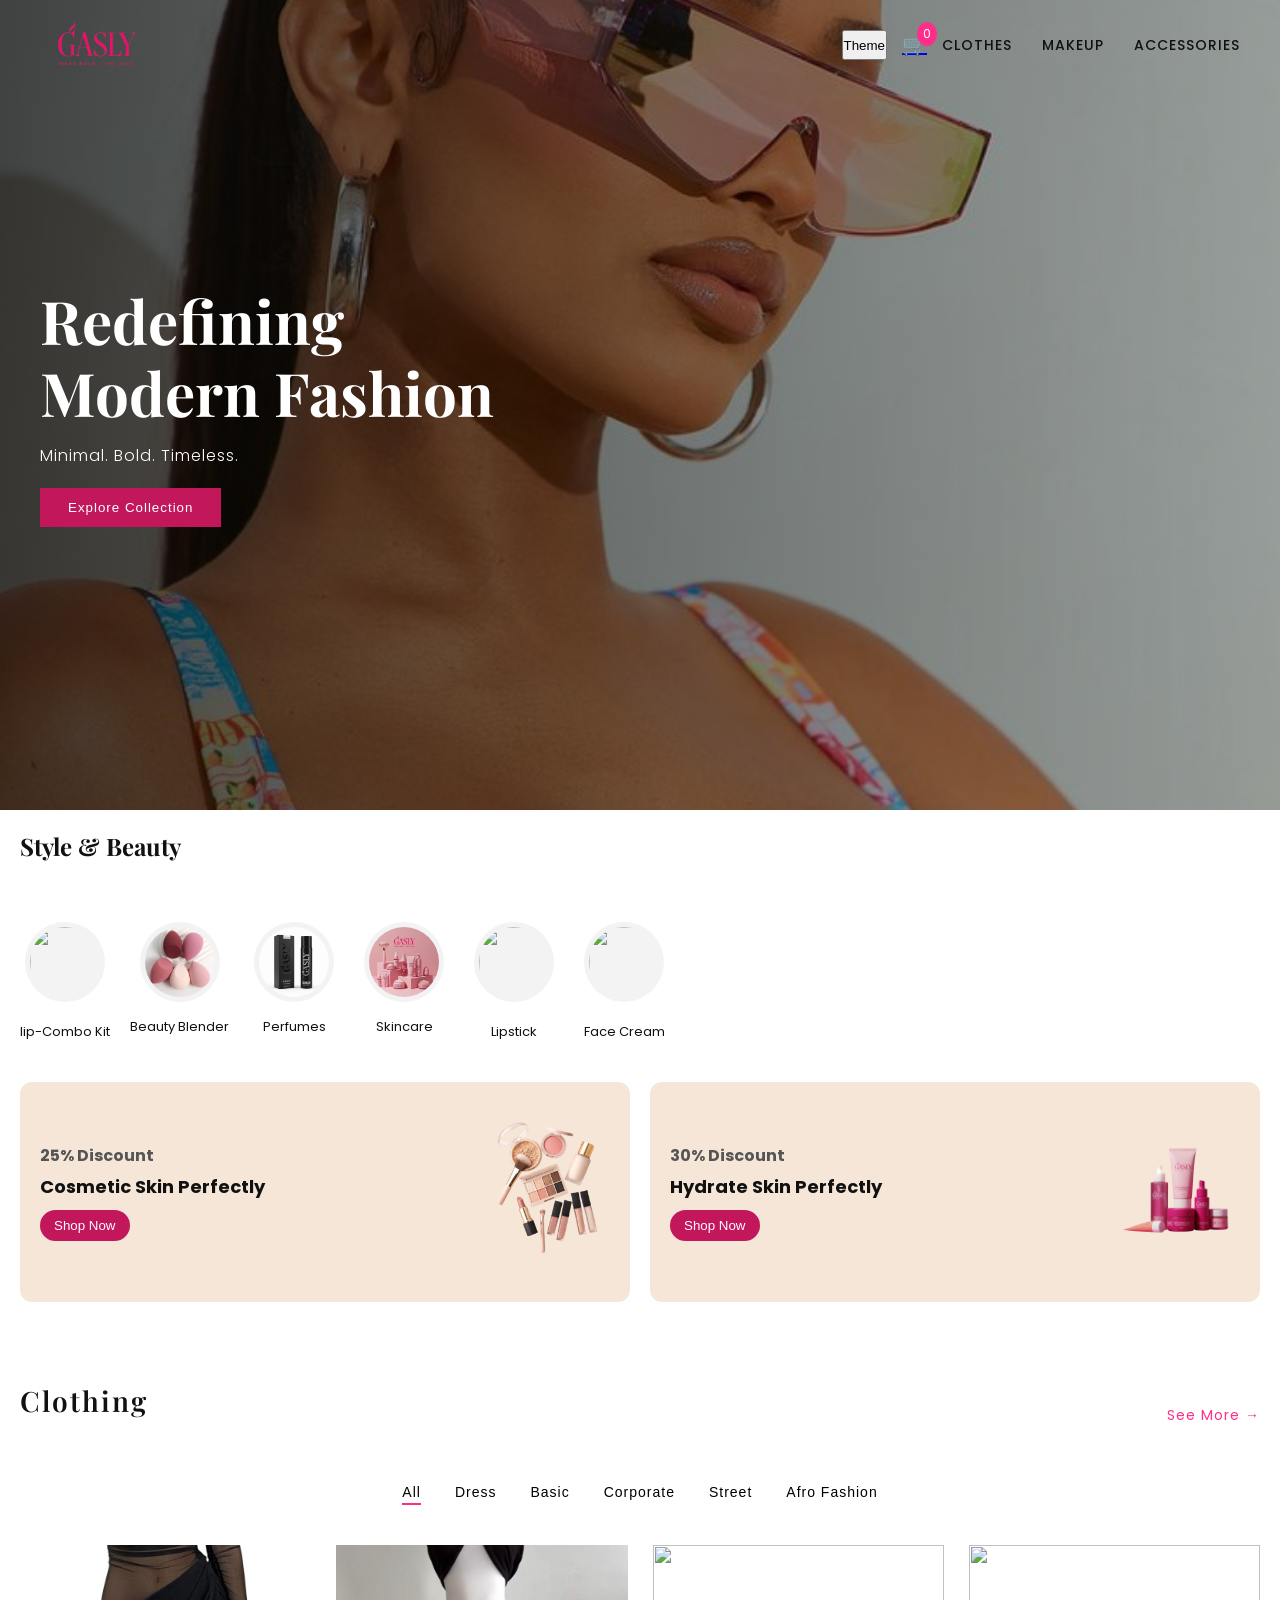
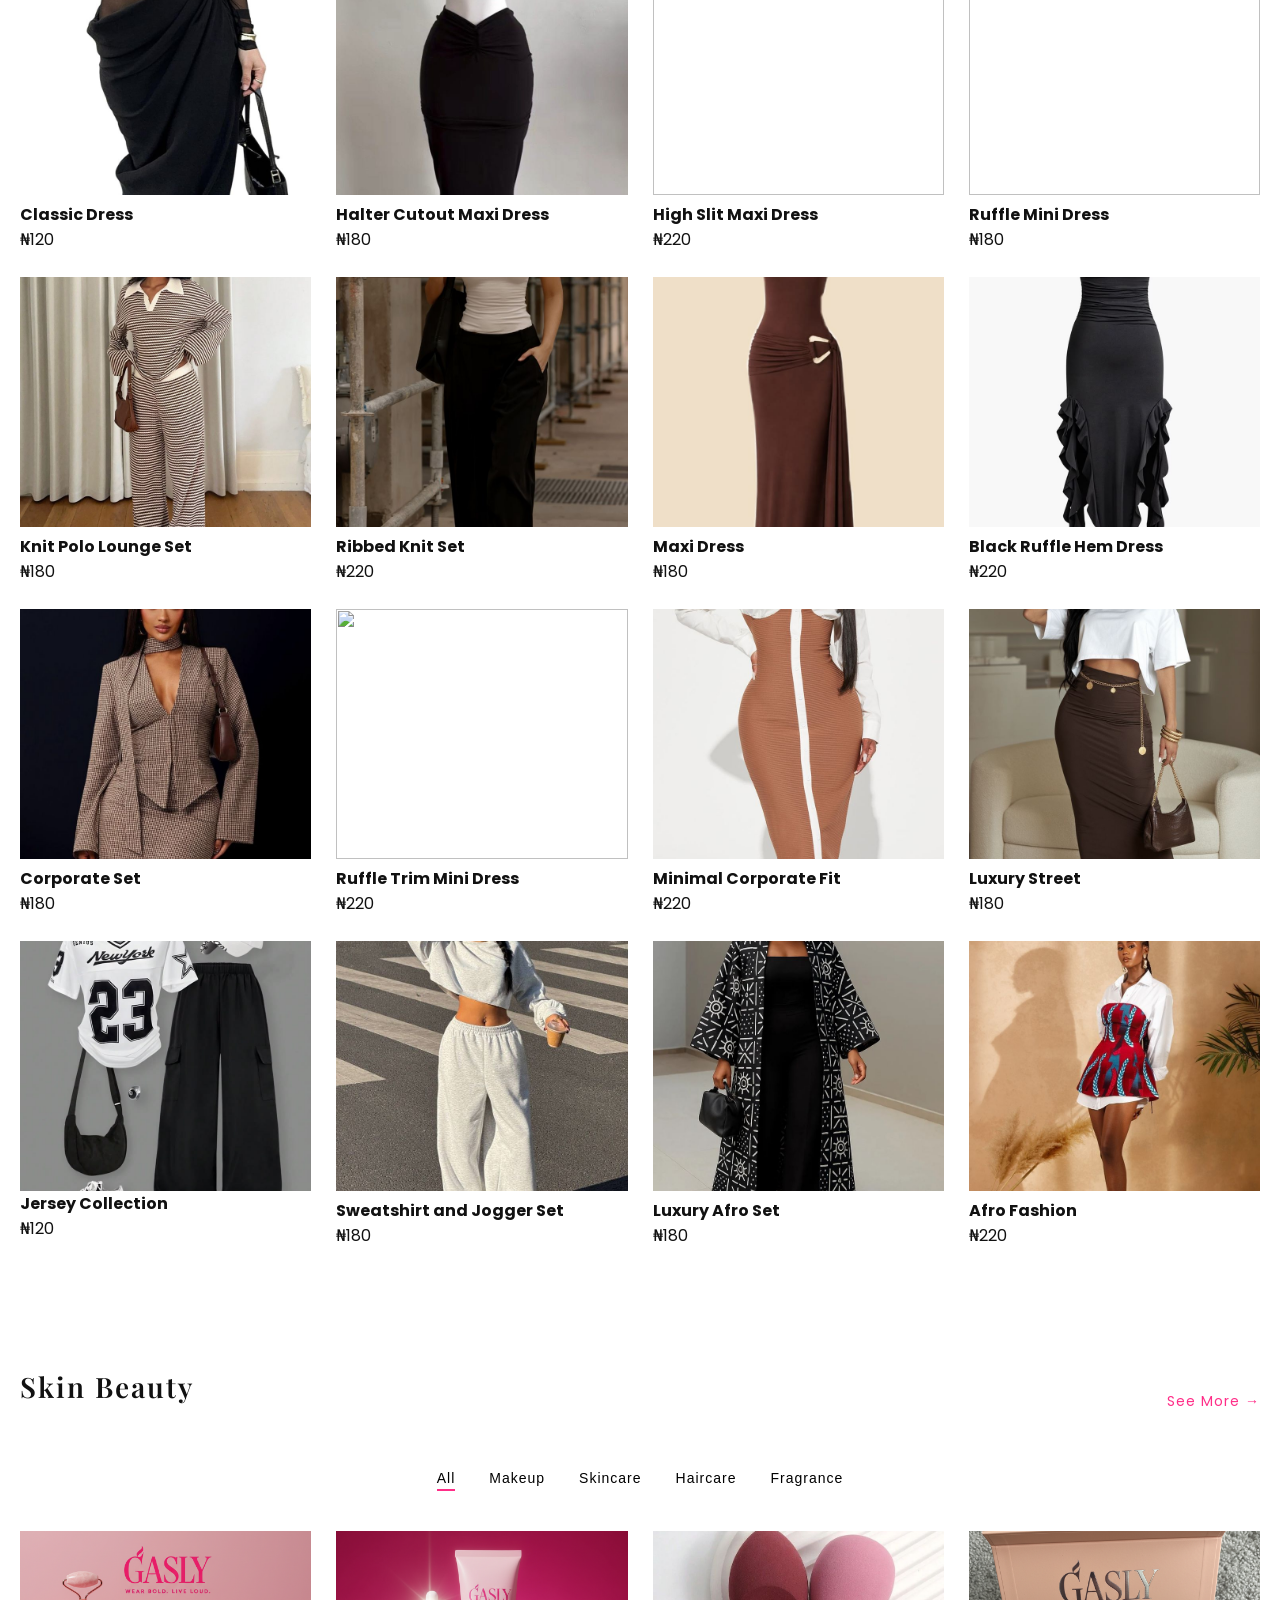
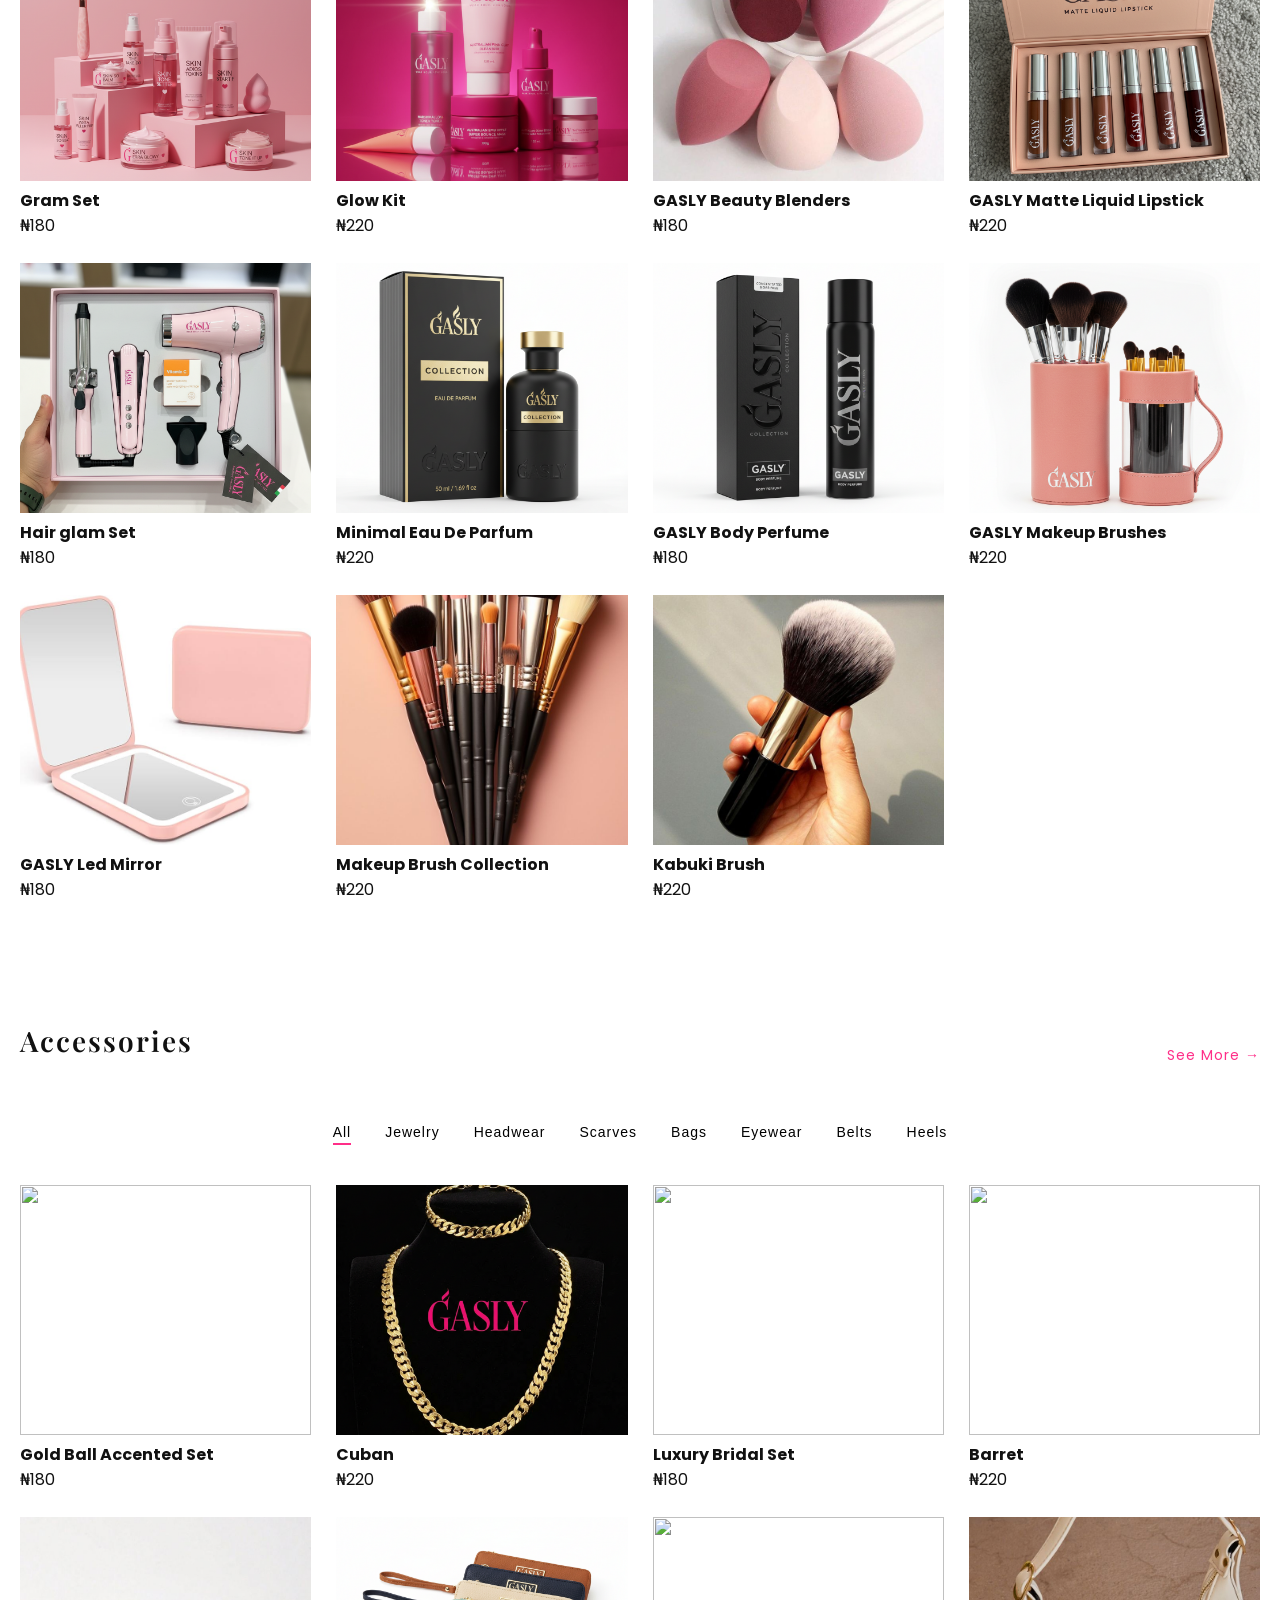
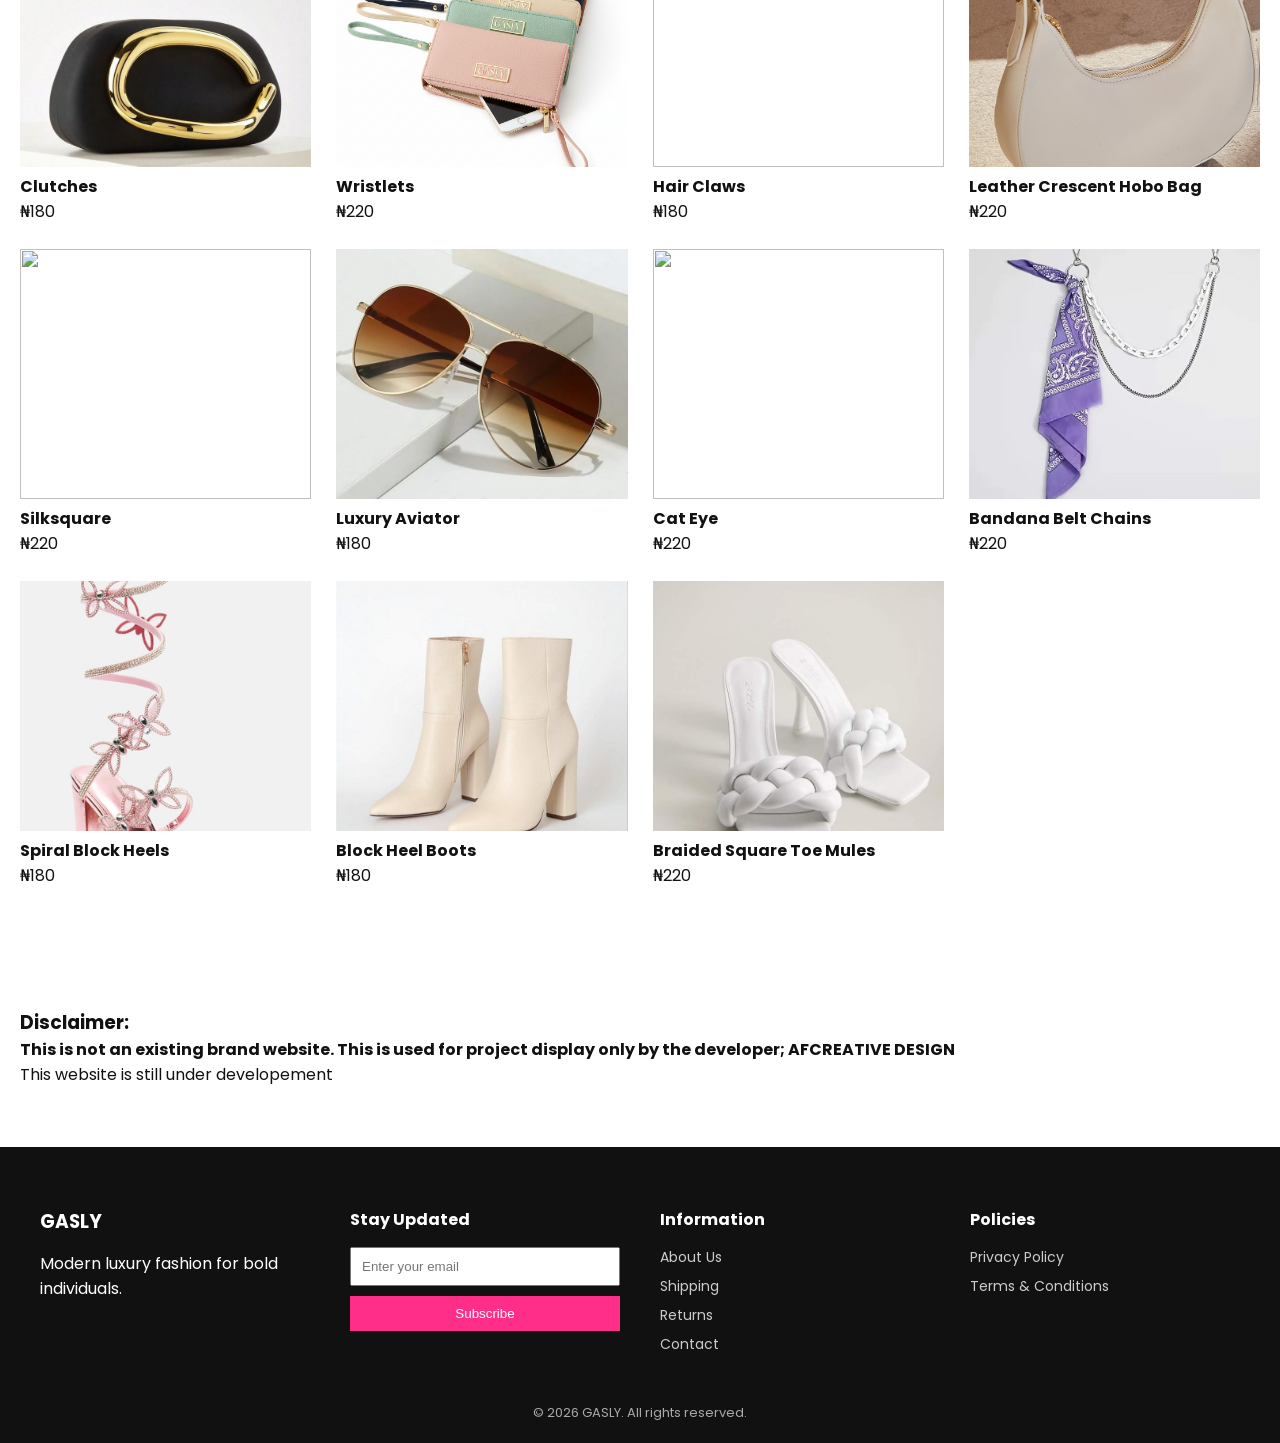
==== index.html @ 3a2da665 "Add files via upload" ====
<!DOCTYPE html>
<html lang="en">
<head>
<meta charset="UTF-8">
<meta name="viewport" content="width=device-width, initial-scale=1.0">

<title>GASLY — High Fashion</title>

<!-- Google Fonts -->
<link href="https://fonts.googleapis.com/css2?family=Playfair+Display:wght@600;700&family=Poppins:wght@300;400;500&display=swap" rel="stylesheet">

<link rel="stylesheet" href="style.css">
</head>

<body>

<header class="header">
  <a href="index.html" class="logo">
    <img src="gasly.png" alt="GASLY Logo">
</a>
    <div class="header-right">
        <button id="darkToggle">Theme</button>
<div class="menu-toggle" id="menuToggle">
    ☰
</div>

<a href="cart.html" class="cart-icon" id="cartIcon">
    🛒 <span id="cartCount">0</span>
</a>

<nav class="nav-links" id="navLinks">
    <a href="clothes.html">Clothes</a>
    <a href="makeup.html">Makeup</a>
    <a href="accessories.html">Accessories</a>
</nav>
    </div>
</header>

<!-- HERO -->
<section class="hero">
    <div class="hero-content">
        <h1>Redefining Modern Fashion</h1>
        <p>Minimal. Bold. Timeless.</p>
        <button class="primary-btn">Explore Collection</button>
    </div>
</section>

<!-- CATEGORIES -->
<section class="categories">
    <h2>Style & Beauty</h2>
</section>

<!-- FEATURED -->
<section class="categories">

  <div class="category">
    <img src="lipg.jpg">
    <p>lip-Combo Kit</p>
  </div>

  <div class="category">
    <img src="brush.jpg">
    <p>Beauty Blender</p>
  </div>

  <div class="category">
    <img src="perfume.png">
    <p>Perfumes</p>
  </div>

  <div class="category">
    <img src="skincare.png">
    <p>Skincare</p>
  </div>

  <div class="category">
    <img src="lipstick.png">
    <p>Lipstick</p>
  </div>

  <div class="category">
    <img src="facecream.png">
    <p>Face Cream</p>
  </div>

</section>

<section class="discount-section">

  <div class="discount-box">
    <div class="text">
      <h4>25% Discount</h4>
      <h2>Cosmetic Skin Perfectly</h2>
      <button>Shop Now</button>
    </div>
    <img src="cosmetics.png">
  </div>

  <div class="discount-box">
    <div class="text">
      <h4>30% Discount</h4>
      <h2>Hydrate Skin Perfectly</h2>
      <button>Shop Now</button>
    </div>
    <img src="makeup.png">
  </div>

</section>

<!-- PRODUCTS -->
<section class="products reveal">
    <div class="section-header">
        <h2>Clothing</h2>
        <a href="clothes.html" class="see-more">See More →</a>
    </div>
    <div class="filter-buttons">
    <button class="filter-btn active" data-filter="all">All</button>
    <button class="filter-btn" data-filter="dress">Dress</button>
    <button class="filter-btn" data-filter="basic">Basic</button>
    <button class="filter-btn" data-filter="corporate">Corporate</button>
    <button class="filter-btn" data-filter="street">Street</button>
    <button class="filter-btn" data-filter="afro">Afro Fashion</button>
</div>
    <div class="product-grid">
        <!-- 3 sample products -->
        <div class="product-card dress">
            <a href="product.html?id=classic">
<img src="black1.jpg">
</a>
    <h4>Classic Dress</h4>
    <p>₦120</p>
</div>

        <div class="product-card dress">
          <a href="product.html?product=maxi">
            <img src="dress2.jpg">
            </a>
            <h4>Halter Cutout Maxi Dress</h4>
            <p>₦180</p>
        </div>

        <div class="product-card dress">
         <a href="product.html?id=slit">
<img src="purple.jpg">
</a>
            <h4>High Slit Maxi Dress</h4>
            <p>₦220</p>
        </div>
        <div class="product-card dress">
          <a href="product.html?id=ruffle">
            <img src="wine.jpg">
            </a>
            <h4>Ruffle Mini Dress</h4>
            <p>₦180</p>
        </div>
    <div class="product-card basic">
      <a href="product.html">
            <img src="basic2.jpg">
            </a>
            <h4>Knit Polo Lounge Set</h4>
            <p>₦180</p>
        </div>
    <div class="product-card basic">
      <a href="product.html">
            <img src="basic3.jpg">
            </a>
            <h4>Ribbed Knit Set</h4>
            <p>₦220</p>
        </div>
<div class="product-card dress">
  <a href="product.html">
            <img src="black2.jpg">
            </a>
            <h4>Maxi Dress</h4>
            <p>₦180</p>
        </div>
        <div class="product-card dress">
          <a href="product.html">
            <img src="black.jpg">
            </a>
            <h4>Black Ruffle Hem Dress</h4>
            <p>₦220</p>
        </div>
<div class="product-card corporate">
  <a href="product.html">
            <img src="official.jpg">
            </a>
            <h4>Corporate Set</h4>
            <p>₦180</p>
        </div>
         <div class="product-card dress">
           <a href="product.html">
            <img src="wine1.jpg">
            </a>
            <h4>Ruffle Trim Mini Dress</h4>
            <p>₦220</p>
        </div>
    <div class="product-card corporate">
      <a href="product.html">
            <img src="off1.jpg">
            </a>
            <h4>Minimal Corporate Fit</h4>
            <p>₦220</p>
        </div>

<div class="product-card street">
  <a href="product.html">
            <img src="street4.jpg">
            </a>
            <h4>Luxury Street</h4>
            <p>₦180</p>
        </div>
    <div class="product-card street">
    <div class="image-wrapper">
      <a href="product.html">
        <img src="street5.jpg" class="front">
        <img src="street6.jpg" class="back">
        </a>
    </div>

    <h4>Jersey Collection </h4>
    <p>₦120</p>
</div>

<div class="product-card street">
  <a href="product.html">
            <img src="street3.jpg">
            </a>
            <h4>Sweatshirt and Jogger Set</h4>
            <p>₦180</p>
        </div>

<div class="product-card afro">
  <a href="product.html">
            <img src="afro3.jpg">
            </a>
            <h4>Luxury Afro Set</h4>
            <p>₦180</p>
        </div>
    <div class="product-card afro">
      <a href="product.html">
            <img src="afro1.jpg">
            </a>
            <h4>Afro Fashion</h4>
            <p>₦220</p>
        </div>
</section>

<section class="products reveal">
    <div class="section-header">
        <h2>Skin Beauty</h2>
        <a href="makeup.html" class="see-more">See More →</a>
    </div>
    <div class="filter-buttons">
    <button class="filter-btn active" data-filter="all">All</button>
    <button class="filter-btn" data-filter="makeup">Makeup</button>
    <button class="filter-btn" data-filter="skincare">Skincare</button>
    <button class="filter-btn" data-filter="haircare">Haircare</button>
    <button class="filter-btn" data-filter="frag">Fragrance</button>
</div>
    <div class="product-grid">

        <div class="product-card skincare">
          <a href="product.html">
            <img src="skincare.png">
            </a>
            <h4>Gram Set</h4>
            <p>₦180</p>
        </div>

        <div class="product-card skincare">
          <a href="product.html">
            <img src="soft.png">
            </a>
            <h4>Glow Kit</h4>
            <p>₦220</p>
        </div>
    <div class="product-card makeup">
      <a href="product.html">
            <img src="brush.jpg">
            </a>
            <h4>GASLY Beauty Blenders</h4>
            <p>₦180</p>
        </div>
    <div class="product-card makeup">
      <a href="product.html">
            <img src="lipkit1.png">
            </a>
            <h4>GASLY Matte Liquid Lipstick</h4>
            <p>₦220</p>
        </div>

<div class="product-card haircare">
  <a href="product.html">
            <img src="set3.png">
            </a>
            <h4>Hair glam Set</h4>
            <p>₦180</p>
        </div>
    <div class="product-card frag">
      <a href="product.html">
            <img src="perfume1.png">
            </a>
            <h4>Minimal Eau De Parfum</h4>
            <p>₦220</p>
        </div>

<div class="product-card frag">
  <a href="product.html">
            <img src="perfume.png">
            </a>
            <h4>GASLY Body Perfume</h4>
            <p>₦180</p>
        </div>
    <div class="product-card makeup">
      <a href="product.html">
            <img src="makeup3.png">
            </a>
            <h4>GASLY Makeup Brushes</h4>
            <p>₦220</p>
        </div>

<div class="product-card makeup">
  <a href="product.html">
            <img src="led1.jpg">
            </a>
            <h4>GASLY Led Mirror</h4>
            <p>₦180</p>
        </div>
    <div class="product-card makeup">
      <a href="product.html">
            <img src="foundation1.jpg">
            </a>
            <h4>Makeup Brush Collection</h4>
            <p>₦220</p>
        </div>
    <div class="product-card makeup">
      <a href="product.html">
            <img src="foundation.jpg">
            </a>
            <h4>Kabuki Brush</h4>
            <p>₦220</p>
        </div>
        </div>
</section>

<section class="products reveal">
    <div class="section-header">
        <h2>Accessories</h2>
        <a href="accessories.html" class="see-more">See More →</a>
    </div>
    <div class="filter-buttons">
    <button class="filter-btn active" data-filter="all">All</button>
    <button class="filter-btn" data-filter="jewelry">Jewelry</button>
    <button class="filter-btn" data-filter="headwear">Headwear</button>
    <button class="filter-btn" data-filter="scarf">Scarves</button>
    <button class="filter-btn" data-filter="bags">Bags</button>
    <button class="filter-btn" data-filter="eyewear">Eyewear</button>
    <button class="filter-btn" data-filter="belt">Belts</button>
    <button class="filter-btn" data-filter="heels">Heels</button>
</div>
    <div class="product-grid">

        <div class="product-card jewelry">
          <a href="product.html">
            <img src="set1.jpg">
            </a>
            <h4>Gold Ball Accented Set</h4>
            <p>₦180</p>
        </div>

        <div class="product-card jewelry">
          <a href="product.html">
            <img src="cuban.png">
            </a>
            <h4>Cuban</h4>
            <p>₦220</p>
        </div>
        
    <div class="product-card jewelry">
      <a href="product.html">
            <img src="set.jpg">
            </a>
            <h4>Luxury Bridal Set</h4>
            <p>₦180</p>
        </div>
    <div class="product-card headwear">
      <a href="product.html">
            <img src="barret.jpg">
            </a>
            <h4>Barret</h4>
            <p>₦220</p>
        </div>

<div class="product-card bags">
  <a href="product.html">
            <img src="clutches.jpg">
            </a>
            <h4>Clutches</h4>
            <p>₦180</p>
        </div>
    <div class="product-card bags">
      <a href="product.html">
            <img src="purse.png">
            </a>
            <h4>Wristlets</h4>
            <p>₦220</p>
        </div>

<div class="product-card headwear">
  <a href="product.html">
            <img src="hairclaws1.jpg">
            </a>
            <h4>Hair Claws</h4>
            <p>₦180</p>
        </div>
     
   <div class="product-card bags">
     <a href="product.html">
            <img src="hobo.jpg">
            </a>
            <h4>Leather Crescent Hobo Bag</h4>
            <p>₦220</p>
        </div>
    <div class="product-card scarf">
      <a href="product.html">
            <img src="silksquare.jpg">
            </a>
            <h4>Silksquare</h4>
            <p>₦220</p>
        </div>

<div class="product-card eyewear">
  <a href="product.html">
            <img src="aviator.jpg">
            </a>
            <h4>Luxury Aviator</h4>
            <p>₦180</p>
        </div>
    <div class="product-card eyewear">
      <a href="product.html">
            <img src="cateye.jpg">
            </a>
            <h4>Cat Eye</h4>
            <p>₦220</p>
        </div>
    <div class="product-card belt">
      <a href="product.html">
            <img src="belt.jpg">
            </a>
            <h4>Bandana Belt Chains</h4>
            <p>₦220</p>
        </div>
   <div class="product-card heels">
     <a href="product.html">
            <img src="heels2.jpg">
            </a>
            <h4>Spiral Block Heels</h4>
            <p>₦180</p>

        </div>
<div class="product-card heels">
  <a href="product.html">
            <img src="heels.jpg">
            </a>
            <h4>Block Heel Boots</h4>
            <p>₦180</p>
        </div>
    <div class="product-card heels">
      <a href="product.html">
            <img src="heels1.jpg">
            </a>
            <h4>Braided Square Toe Mules</h4>
            <p>₦220</p>
        </div>
        </div>
</section>

<section class="products reveal">
    <div class="section-title">
        <h3>Disclaimer:</h3> 
        <h4>This is not an existing brand website. This is used for project display only by the developer; AFCREATIVE DESIGN</h4>
        <p> This website is still under developement</p>
        </div>
</section>

<footer class="footer">
    <div class="footer-container">

        <div class="footer-col">
            <h3>GASLY</h3>
            <p>Modern luxury fashion for bold individuals.</p>
        </div>

        <div class="footer-col">
            <h4>Stay Updated</h4>
            <input type="email" placeholder="Enter your email">
            <button>Subscribe</button>
        </div>

        <div class="footer-col">
            <h4>Information</h4>
            <a href="#">About Us</a>
            <a href="#">Shipping</a>
            <a href="#">Returns</a>
            <a href="#">Contact</a>
        </div>

        <div class="footer-col">
            <h4>Policies</h4>
            <a href="#">Privacy Policy</a>
            <a href="#">Terms & Conditions</a>
        </div>

    </div>

    <div class="footer-bottom">
        © 2026 GASLY. All rights reserved.
    </div>
</footer>

<script src="script.js"></script>
</body>
</html>
---- style.css ----
:root {
    --bg: #ffffff;
    --text: #111111;
    --accent: #c2185b;
}

body.dark {
    --bg: #111111;
    --text: #f5f5f5;
}

/* DEFAULT LIGHT MODE */
body {
    background: #f8f8f8;
    color: #111;
}

/* DARK MODE */
body.dark {
    background: #111;
    color: #fff;
}

body.dark .header.scrolled {
    background: rgba(0,0,0,0.95);
}

body.dark .product-card {
    background: #1a1a1a;
}

.menu-toggle {
    display: none;
    font-size: 24px;
    cursor: pointer;
}

@media(max-width: 768px){
    .menu-toggle {
        display: block;
    }

    .nav-links {
        position: absolute;
        top: 80px;
        right: -100%;
        background: white;
        width: 200px;
        display: flex;
        flex-direction: column;
        padding: 20px;
        transition: 0.3s ease;
    }

    .nav-links.active {
        right: 0;
    }
}

.section-header {
    display: flex;
    justify-content: space-between;
    align-items: center;
    margin-bottom: 30px;
}

.section-header h2 {
    font-size: 28px;
    font-weight: 600;
    letter-spacing: 2px;
}

.see-more {
    text-decoration: none;
    font-size: 14px;
    letter-spacing: 1px;
    color: #ff2e88;
}

/* NAVIGATION CONTAINER */
.nav-links {
    display: flex;
    gap: 30px;
    align-items: center;
}

/* REMOVE DEFAULT LINK STYLE */
.nav-links a {
    text-decoration: none;
    color: #111;
    font-weight: 500;
    font-size: 14px;
    letter-spacing: 1px;
    text-transform: uppercase;
    position: relative;
    transition: 0.3s ease;
}

* {
    margin: 0;
    padding: 0;
    box-sizing: border-box;
}

body {
    font-family: 'Poppins', sans-serif;
    background: var(--bg);
    color: var(--text);
    transition: 0.3s ease;
}

html {
    scroll-behavior: smooth;
}

/* HEADER */
.header {
    position: fixed;
    top: 0;
    left: 0;
    width: 100%;
    display: flex;
    justify-content: space-between;
    align-items: center;
    padding: 20px 40px;
    z-index: 1000;
    transition: 0.3s ease;
    background: transparent;
}

.header.scrolled {
    background: rgba(255,255,255,0.95);
    backdrop-filter: blur(10px);
    box-shadow: 0 2px 10px rgba(0,0,0,0.05);
}

.logo {
    font-family: 'Playfair Display', serif;
    font-size: 24px;
    letter-spacing: 2px;
    width: 20px;
}

.logo img {
    height: 50px;   /* adjust as needed */
    width: auto;
    display: block;
}

.header-right {
    display: flex;
    gap: 15px;
}

.cart-icon {
    cursor: pointer;
    position: relative;
    font-size: 20px;
}

#cartCount {
    background: #ff2e88;
    color: #fff;
    font-size: 12px;
    padding: 3px 6px;
    border-radius: 50%;
    position: absolute;
    top: -8px;
    right: -10px;
}

#theme-toggle {
    border: none;
    background: none;
    cursor: pointer;
    font-weight: 500;
}

/* HERO */
.hero {
    position: relative;
    height: 90vh;
    background: url("hero.jpg") center/cover no-repeat;
    display: flex;
    align-items: center;
    padding: 40px;
    color: white;
    background-attachment: fixed;
}

/* Overlay */
.hero::before {
    content: "";
    position: absolute;
    inset: 0;
    background: linear-gradient(
        to right,
        rgba(0,0,0,0.7),
        rgba(0,0,0,0.3)
    );
}

/* Keep text above overlay */
.hero-content {
    position: relative;
    z-index: 2;
    max-width: 500px;
}

.hero-content h1 {
    font-family: 'Playfair Display', serif;
    font-size: 42px;
    line-height: 1.2;
}

.hero-content p {
    margin-top: 15px;
    font-weight: 300;
    letter-spacing: 1px;
}

.primary-btn {
    margin-top: 20px;
    padding: 12px 28px;
    border: none;
    background: var(--accent);
    color: #fff;
    font-weight: 500;
    letter-spacing: 1px;
    cursor: pointer;
    transition: 0.3s ease;
}

.primary-btn:hover {
    opacity: 0.85;
}

/* CATEGORIES */
.categories {
    padding: 60px 20px;
    text-align: center;
}

.categories h2 {
    font-family: 'Playfair Display', serif;
    margin-bottom: 20px;
}

.category-row {
    display: flex;
    gap: 20px;
    overflow-x: auto;
}

.category-row a {
    text-decoration: none;
    color: #111;
    font-weight: 500;
    font-size: 14px;
    letter-spacing: 1px;
    text-transform: uppercase;
    position: relative;
    transition: 0.3s ease;
}
.featured img {
    width: 100%;
    height: 250px;
    object-fit: cover;
}

.categories {
  display: flex;
  gap: 20px;
  overflow-x: auto;          /* enables horizontal scroll */
  scroll-behavior: smooth;
  padding: 20px;
}

.categories::-webkit-scrollbar {
  display: none;             /* hides scrollbar */
}

.category {
  min-width: 90px;           /* prevents shrinking */
  text-align: center;
  flex-shrink: 0;            /* stops resizing */
}

.category img {
  width: 80px;
  height: 80px;
  border-radius: 50%;
  object-fit: cover;
  background: #f3f3f3;
  padding: 5px;
}

.category p {
  margin-top: 8px;
  font-size: 13px;
}

.discount-section {
  display: grid;
  gap: 20px;
  padding: 20px;
}

.discount-box {
  display: flex;
  justify-content: space-between;
  align-items: center;
  background: #f5e6d8;
  padding: 20px;
  border-radius: 12px;
}

.discount-box img {
  width: 120px;
}

.discount-box h4 {
  color: #555;
  margin-bottom: 5px;
}

.discount-box h2 {
  font-size: 18px;
  margin-bottom: 10px;
}

.discount-box button {
  background: #c2185b;
  color: white;
  border: none;
  padding: 8px 14px;
  border-radius: 20px;
  cursor: pointer;
}
@media (min-width: 768px) {
  .discount-section {
    grid-template-columns: 1fr 1fr;
  }
}

/* FEATURED */
.featured {
    display: flex;
    flex-direction: column;
    padding: 60px 20px;
    gap: 30px;
}

.featured-image {
    height: 300px;
    background: url("images/featured.jpg") center/cover no-repeat;
}

.circle {
  width: 100px;
  height: 100px;
  border-radius: 50%;
  overflow: hidden;   /* hides outside parts */
}

.circle img {
  width: 100%;
  height: 100%;
  object-fit: cover;
}

/* PRODUCTS */
.products {
    padding: 60px 20px;
}

.products h2 {
    font-family: 'Playfair Display', serif;
    margin-bottom: 30px;
}

.product-grid {
    display: grid;
    grid-template-columns: repeat(2, 1fr);
    gap: 20px;
}

.product-card img {
    width: 100%;
    height: 250px;
    object-fit: cover;
}

.product-name {
    margin-top: 10px;
    font-size: 14px;
}

.price {
    font-weight: 500;
}

.old {
    text-decoration: line-through;
    font-size: 13px;
    margin-right: 5px;
    opacity: 0.6;
}

.product-card {
    overflow: hidden;
}

.product-card img {
    transition: transform 0.5s ease;
}

.product-card:hover img {
    transform: scale(1.08);
}

.image-wrapper {
    position: relative;
    overflow: hidden;
}

.image-wrapper img {
    width: 100%;
    display: block;
    transition: 0.5s ease;
}

.product-details img {
    width: 100%;
    height: 250px;
    object-fit: cover;
display: flex;
    gap: 20px;
    overflow-x: auto;
    scroll-snap-type: x mandatory;
    padding-bottom: 10px;
}

.horizontal-scroll::-webkit-scrollbar {
    display: none;
}
.product-details button {
  background: black;
  width: 50%;
  padding: 12px;
  color: white;
  border: none;
  font-size: 12px;
  cursor: pointer;
}

/* Back image hidden initially */
.image-wrapper .back {
    position: absolute;
    top: 0;
    left: 0;
    opacity: 0;
}

/* On hover */
.product-card:hover .front {
    opacity: 0;
}

.product-card:hover .back {
    opacity: 1;
}

.filter-buttons {
    text-align: center;
    margin-bottom: 40px;
}

.filter-btn {
    background: none;
    border: none;
    margin: 0 15px;
    font-size: 14px;
    letter-spacing: 1px;
    cursor: pointer;
    padding-bottom: 5px;
    position: relative;
    transition: 0.3s ease;
}

.filter-btn::after {
    content: "";
    position: absolute;
    left: 0;
    bottom: 0;
    width: 0%;
    height: 2px;
    background: #ff2e88;
    transition: 0.3s ease;
}

.filter-btn.active::after {
    width: 100%;
}

.add-to-cart {
    margin-top: 10px;
    padding: 8px;
    width: 100%;
    border: none;
    background: #111;
    color: #fff;
    cursor: pointer;
    transition: 0.3s;
}

.add-to-cart:hover {
    background: #ff2e88;
}

/* DARK MODE FILTER BUTTONS */
body.dark .filter-btn {
    color: #fff;
}

body.dark .filter-btn::after {
    background: #ff2e88; /* keep GASLY pink accent */
}

.category-section {
    padding: 60px 20px;
}

.horizontal-scroll {
    display: flex;
    gap: 20px;
    overflow-x: auto;
    scroll-snap-type: x mandatory;
    padding-bottom: 10px;
}

.horizontal-scroll::-webkit-scrollbar {
    display: none;
}

/* Each product width */

/* FOOTER */
.footer {
    background: #111;
    color: #fff;
    padding: 60px 40px 20px;
}

.footer-container {
    display: grid;
    grid-template-columns: repeat(auto-fit, minmax(200px, 1fr));
    gap: 40px;
}

.footer-col h4,
.footer-col h3 {
    margin-bottom: 15px;
}

.footer-col a {
    display: block;
    text-decoration: none;
    color: #ccc;
    margin-bottom: 8px;
    font-size: 14px;
}

.footer-col input {
    padding: 10px;
    width: 100%;
    margin-bottom: 10px;
}

.footer-col button {
    padding: 10px;
    width: 100%;
    background: #ff2e88;
    border: none;
    color: white;
    cursor: pointer;
}

.footer-bottom {
    text-align: center;
    margin-top: 40px;
    font-size: 13px;
    color: #aaa;
}

/* DESKTOP */
@media(min-width: 900px){

    .hero-content h1 {
        font-size: 60px;
    }

    .featured {
        flex-direction: row;
        align-items: center;
    }

    .featured-image {
        flex: 1;
        height: 400px;
    }

    .featured-text {
        flex: 1;
    }

    /* DEFAULT = DESKTOP GRID */
.product-grid {
    display: grid;
    grid-template-columns: repeat(4, 1fr);
    gap: 25px;
}
}
/* MOBILE = HORIZONTAL SCROLL */
@media (max-width: 768px) {

    .product-grid {
        display: flex;
        overflow-x: auto;
        gap: 20px;
        scroll-snap-type: x mandatory;
        padding-bottom: 10px;
    }

    .product-grid::-webkit-scrollbar {
        display: none;
    }

    .product-card {
        min-width: 150px;
        flex: 0 0 auto;
        scroll-snap-align: start;
    }
}

#notification {
    position: fixed;
    top: 20px;
    right: -300px;
    background: #ff2e88;
    color: white;
    padding: 15px 25px;
    transition: 0.4s ease;
}

#notification.show {
    right: 20px;
}

.clothes-page .fashion-hero{
    position:relative;
    display:flex;
    align-items:center;
    padding:0 30px;
}

.clothes-page .hero-overlay{
    position:absolute;
    inset:0;
    background:rgba(0,0,0,0.4);
}

.clothes-page .hero-content{
    position:relative;
    color:#fff;
    max-width:500px;
}

.product-wrapper {
    padding: 20px;
}

.product-wrapper img {
    width: 100%;
    height: auto;
}

.product-wrapper .price {
    font-size: 20px;
    font-weight: bold;
}

.product-wrapper select,
.product-wrapper input {
    padding: 6px;
    margin: 5px 0;
}

.product-wrapper .add-cart-btn {
    width: 100%;
    padding: 14px;
    background: black;
    color: white;
    border: none;
    font-size: 16px;
    cursor: pointer;
}

.product-wrapper .add-cart-btn:hover {
    opacity: 0.8;
}

.related-section img {
    width: 100%;
    height: auto;
}

.related-section {
    margin-top: 40px;
}

.product-page button {
  width: 100%;
  padding: 14px;
  background: black;
  color: white;
  border: none;
  font-size: 16px;
  cursor: pointer;
}
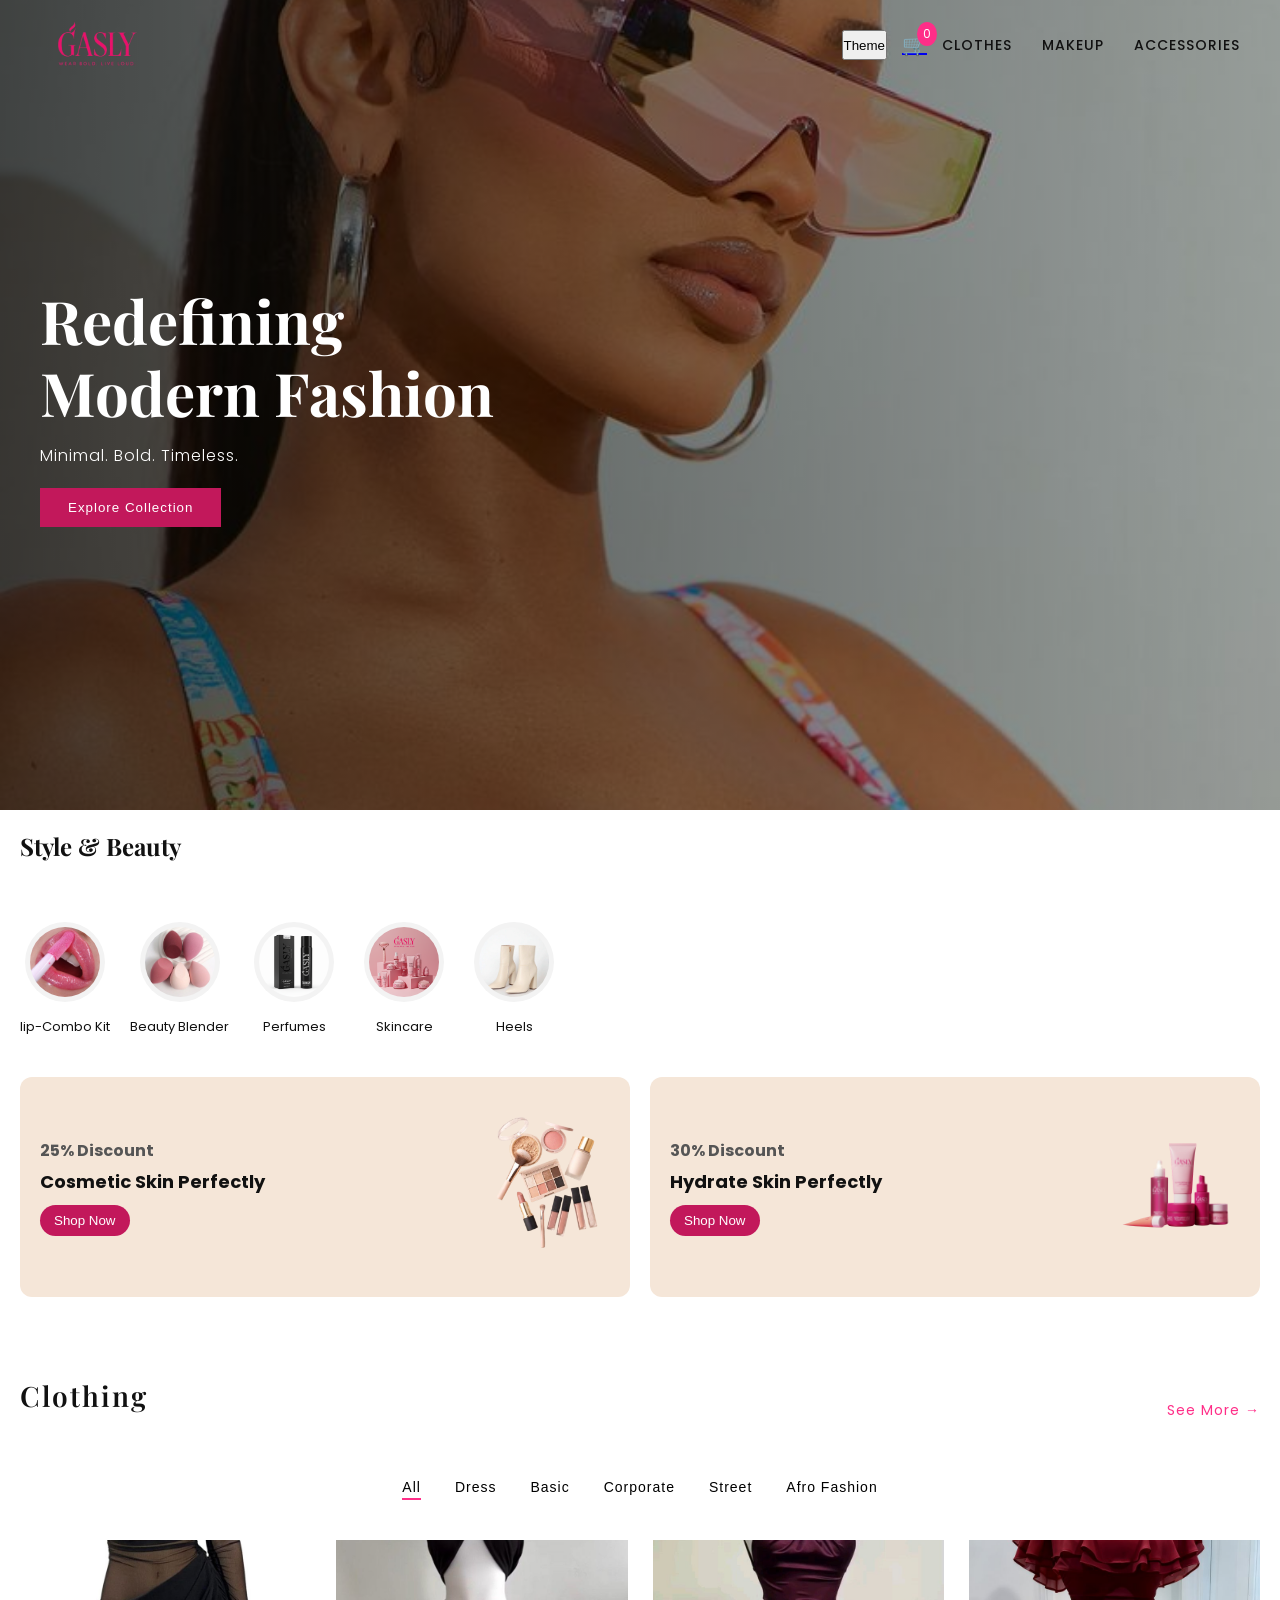
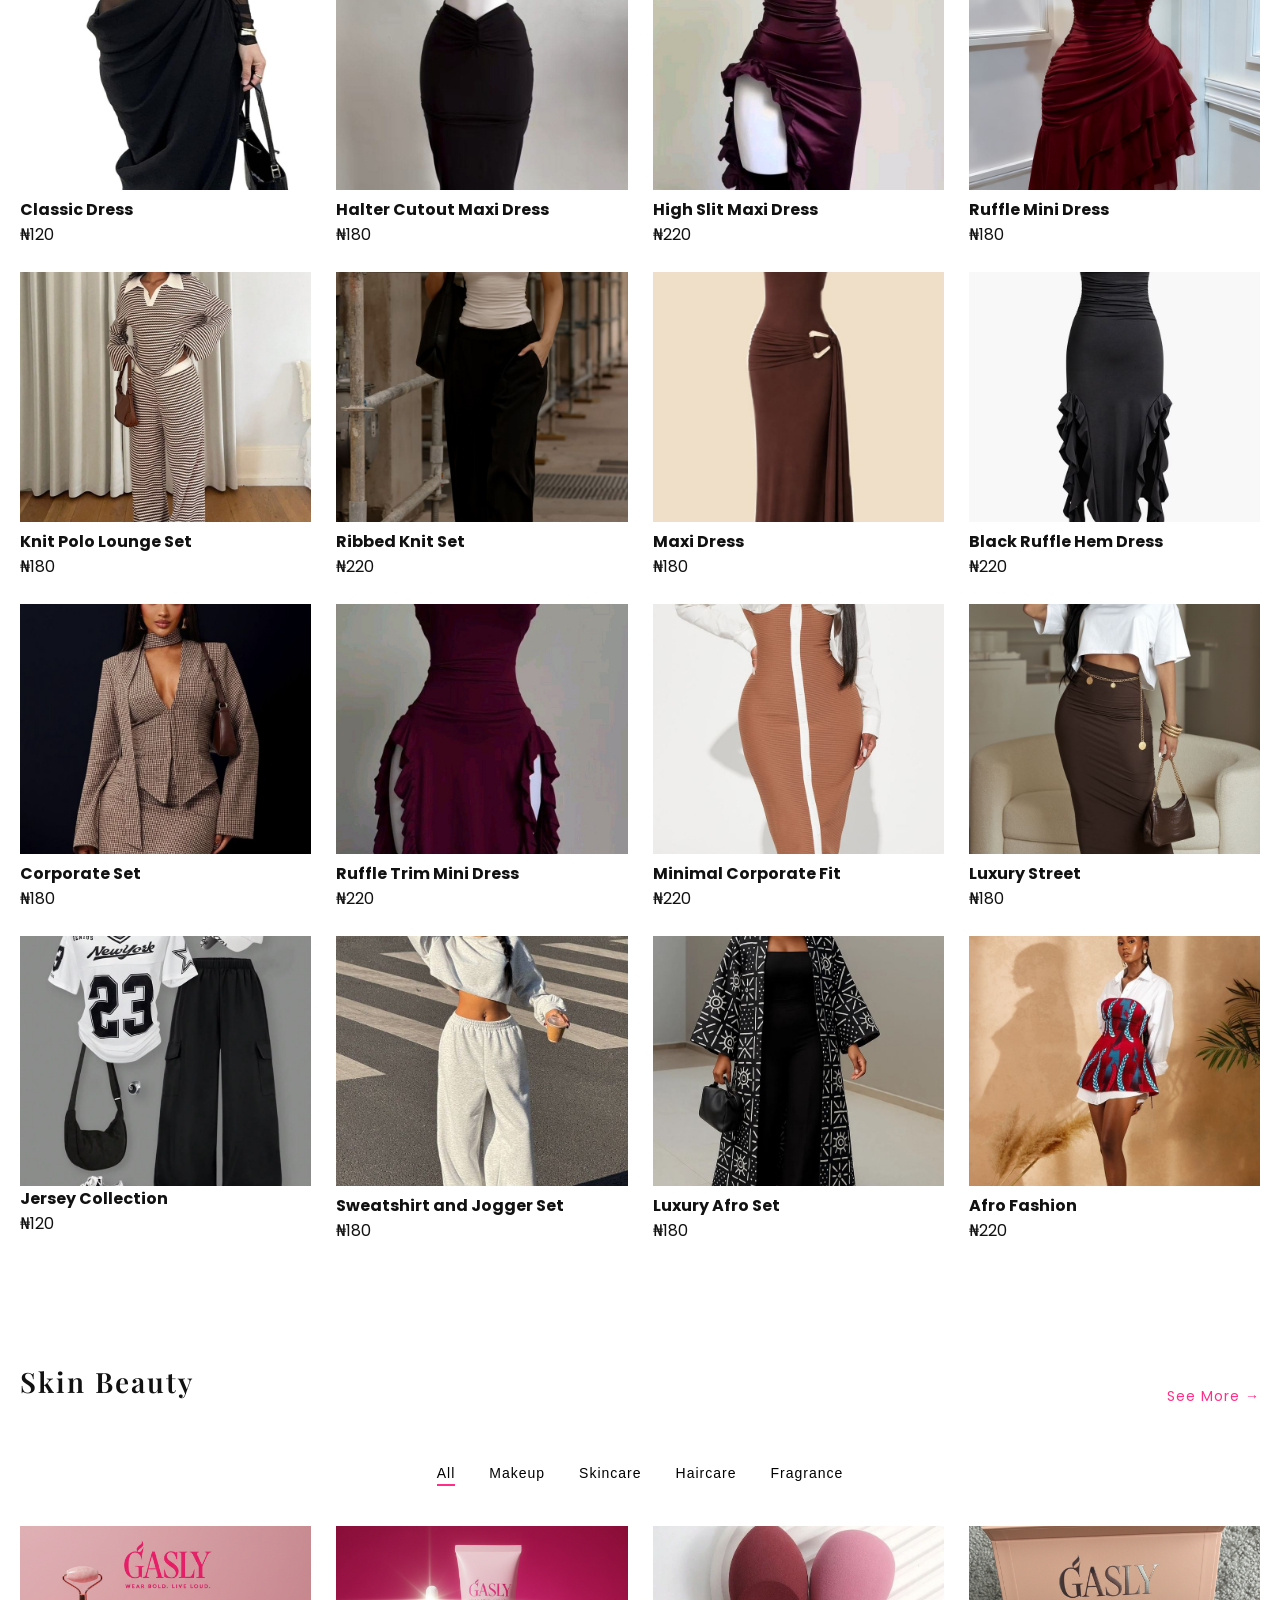
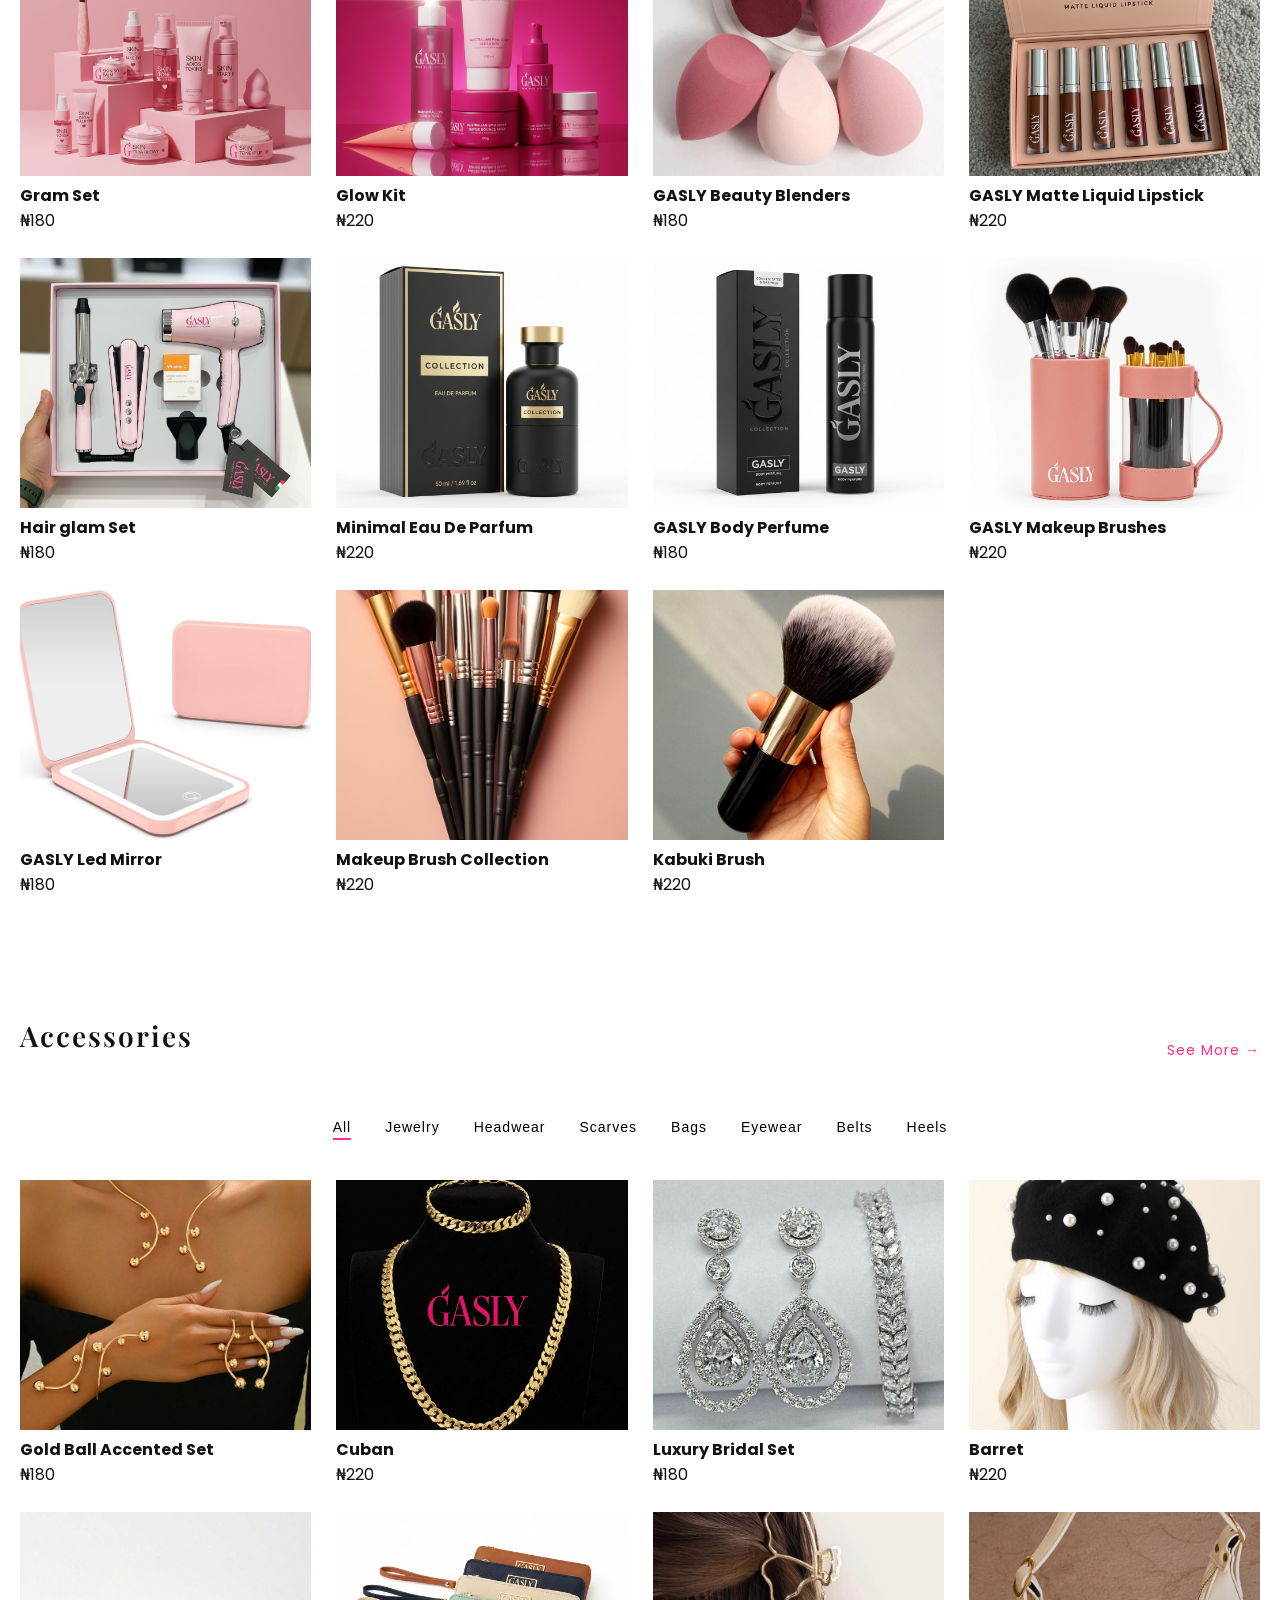
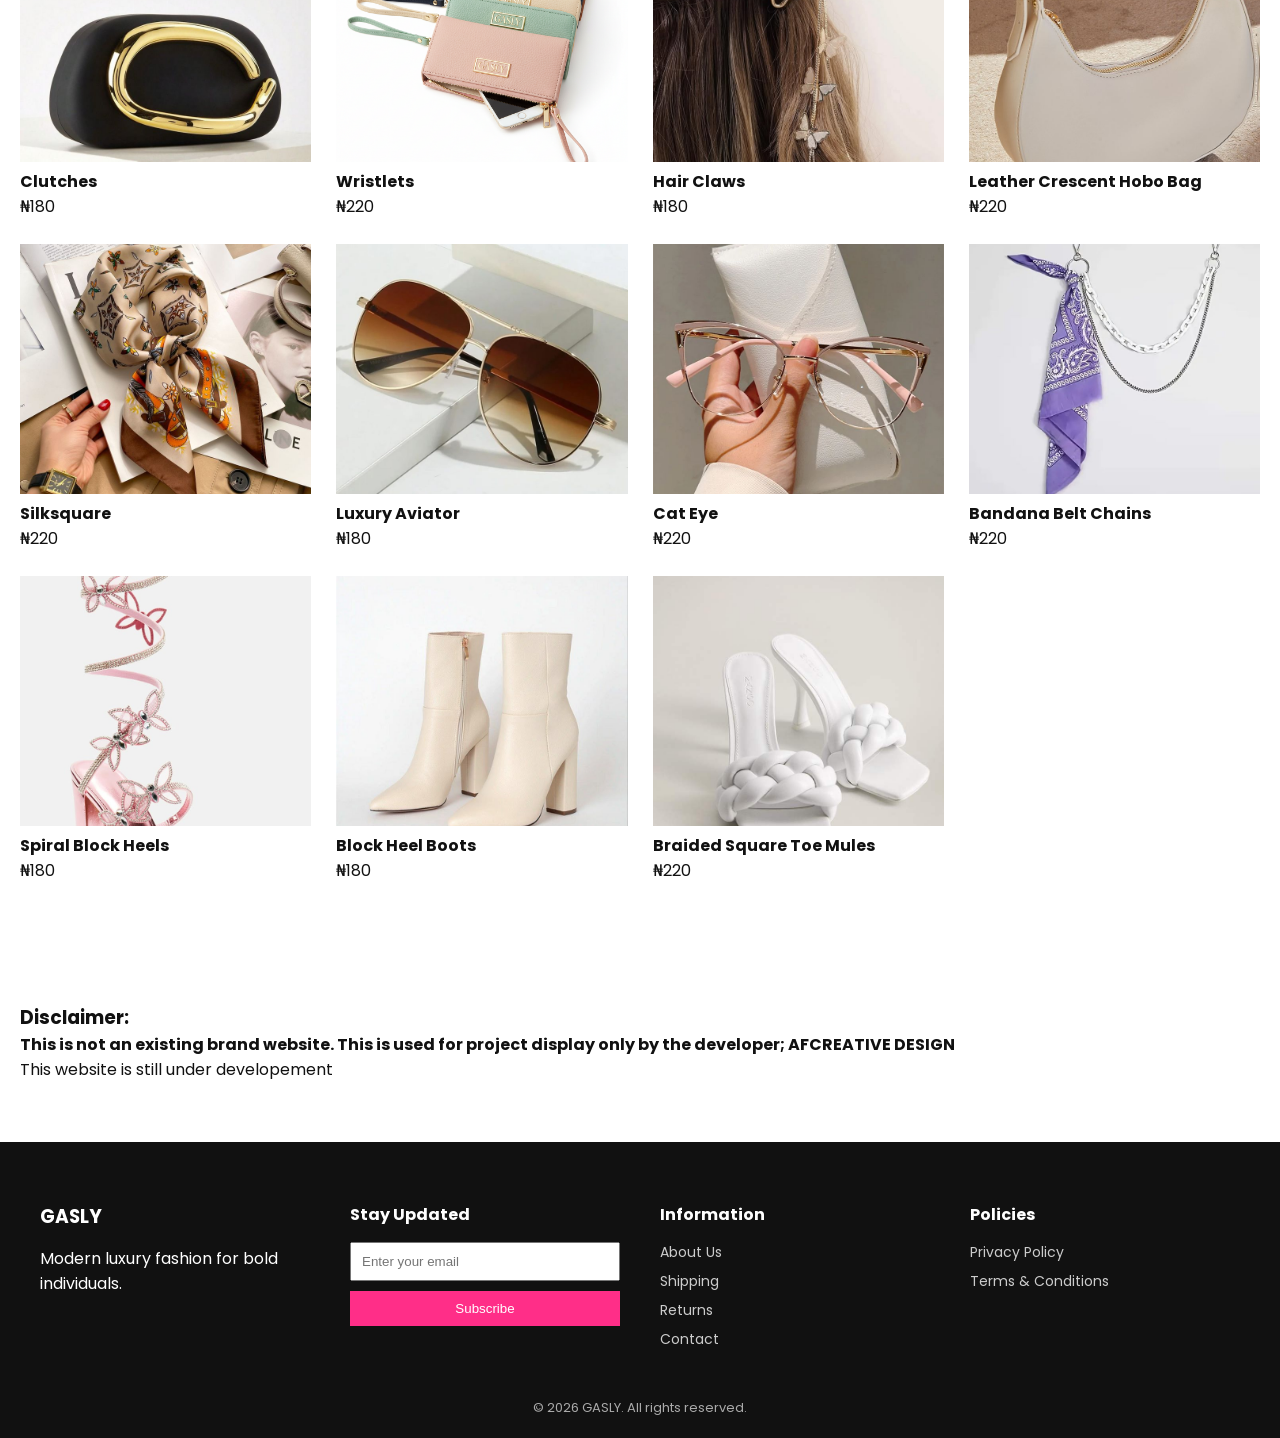
==== commit 98c2587c: "Add files via upload" ====
--- a/index.html
+++ b/index.html
@@ -74,13 +74,8 @@
   </div>
 
   <div class="category">
-    <img src="lipstick.png">
-    <p>Lipstick</p>
-  </div>
-
-  <div class="category">
-    <img src="facecream.png">
-    <p>Face Cream</p>
+    <img src="heels.jpg">
+    <p>Heels</p>
   </div>
 
 </section>
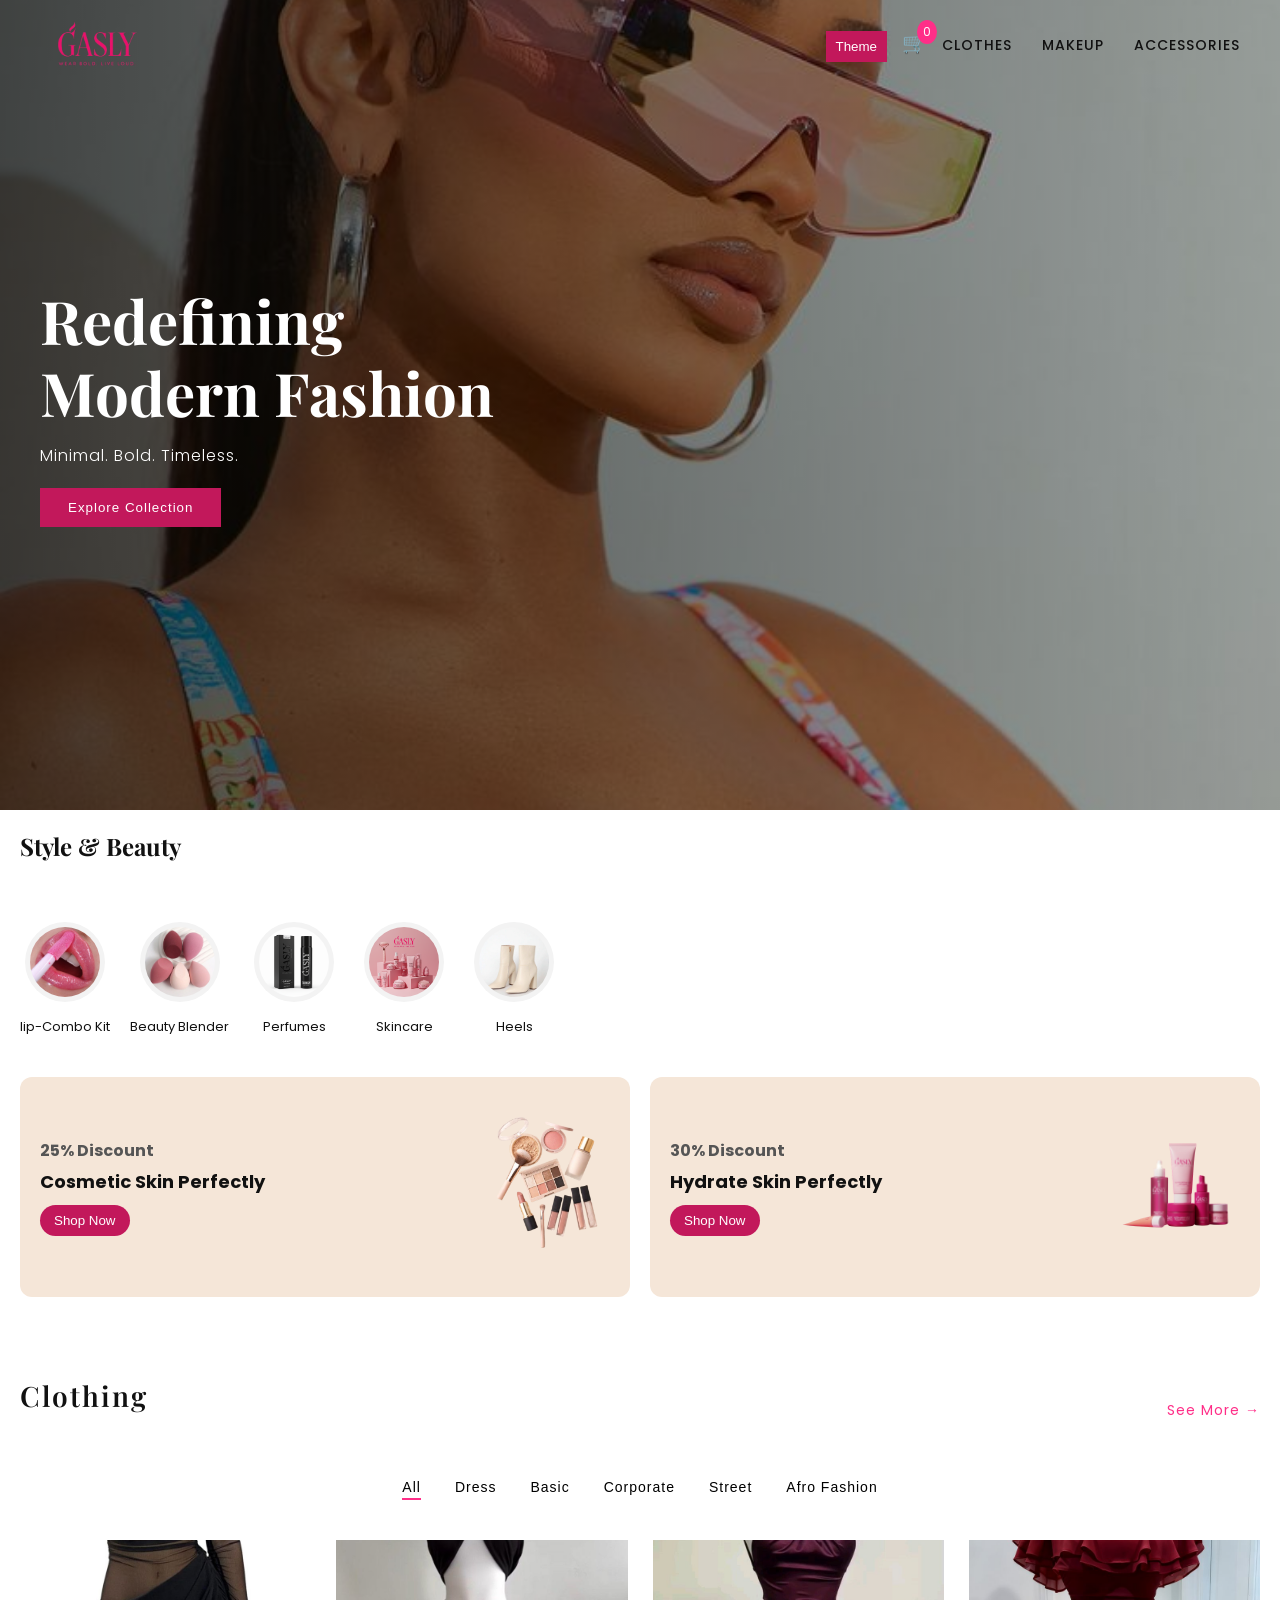
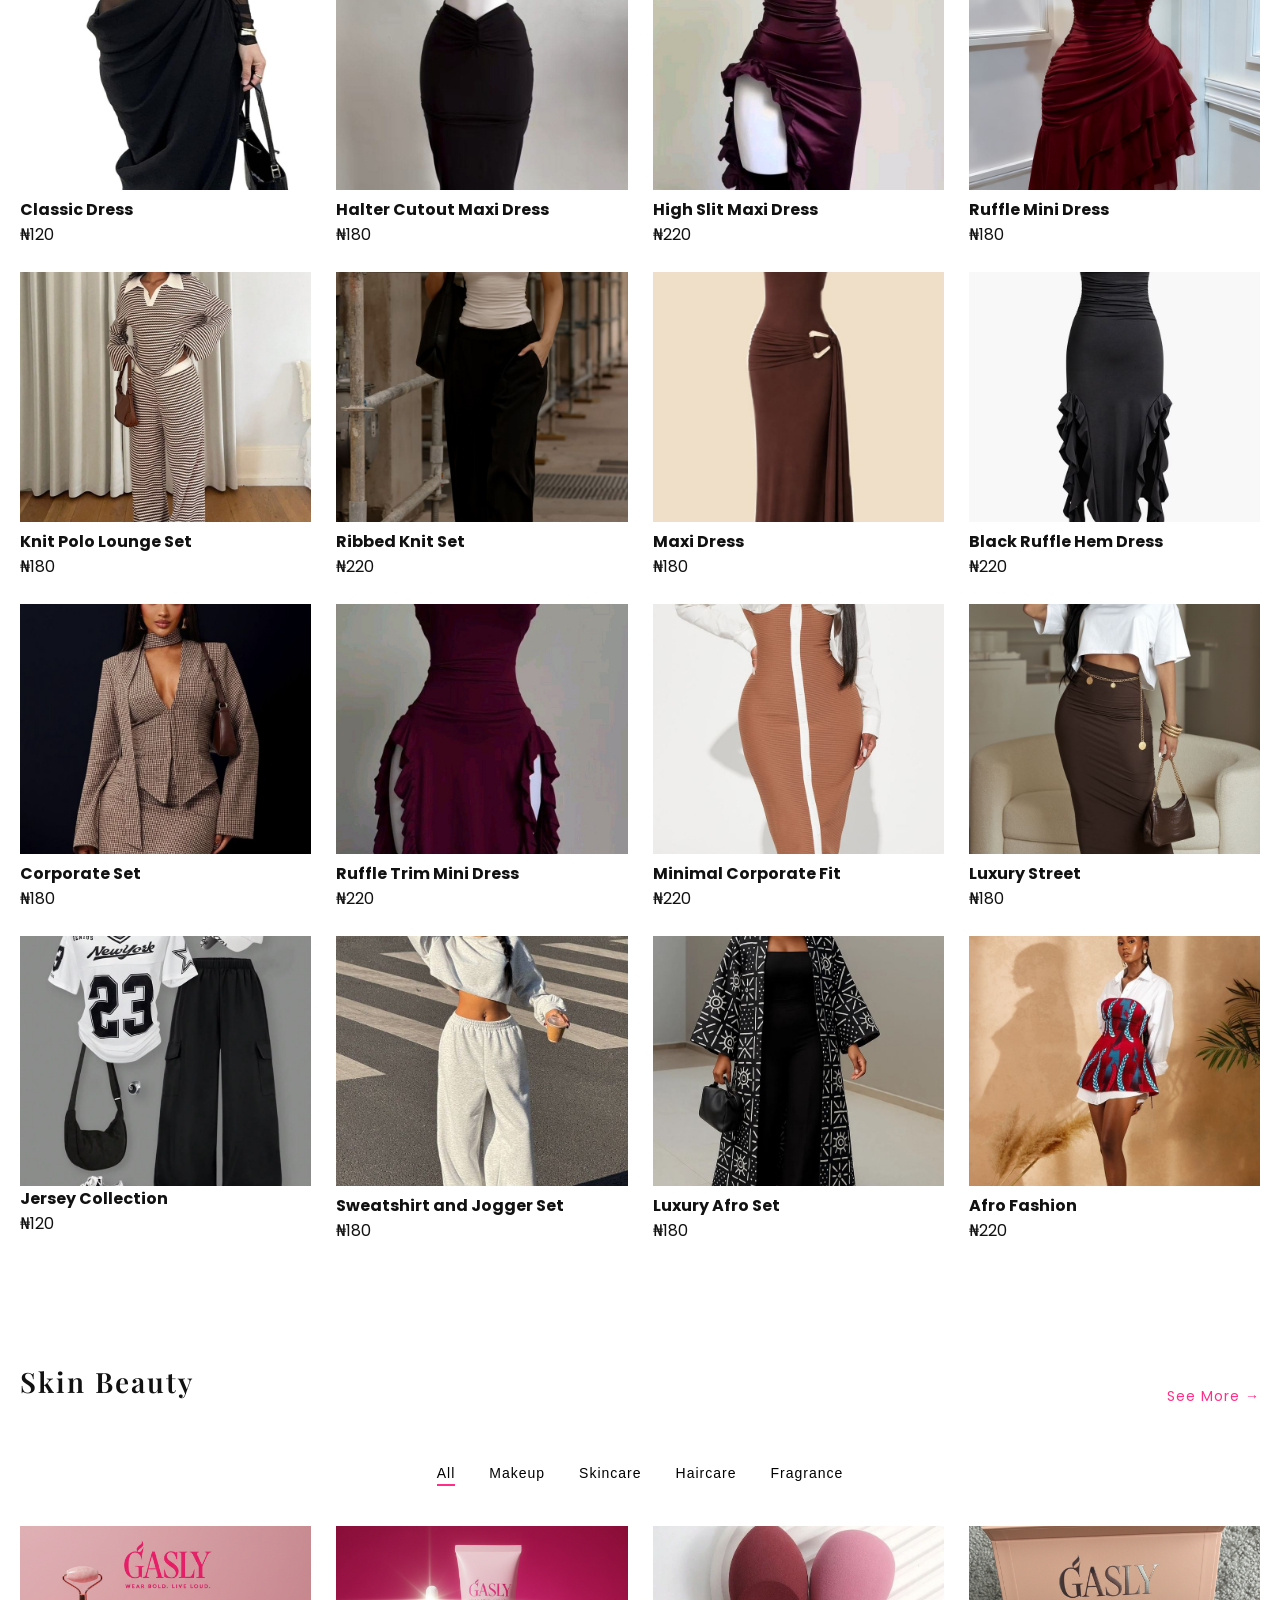
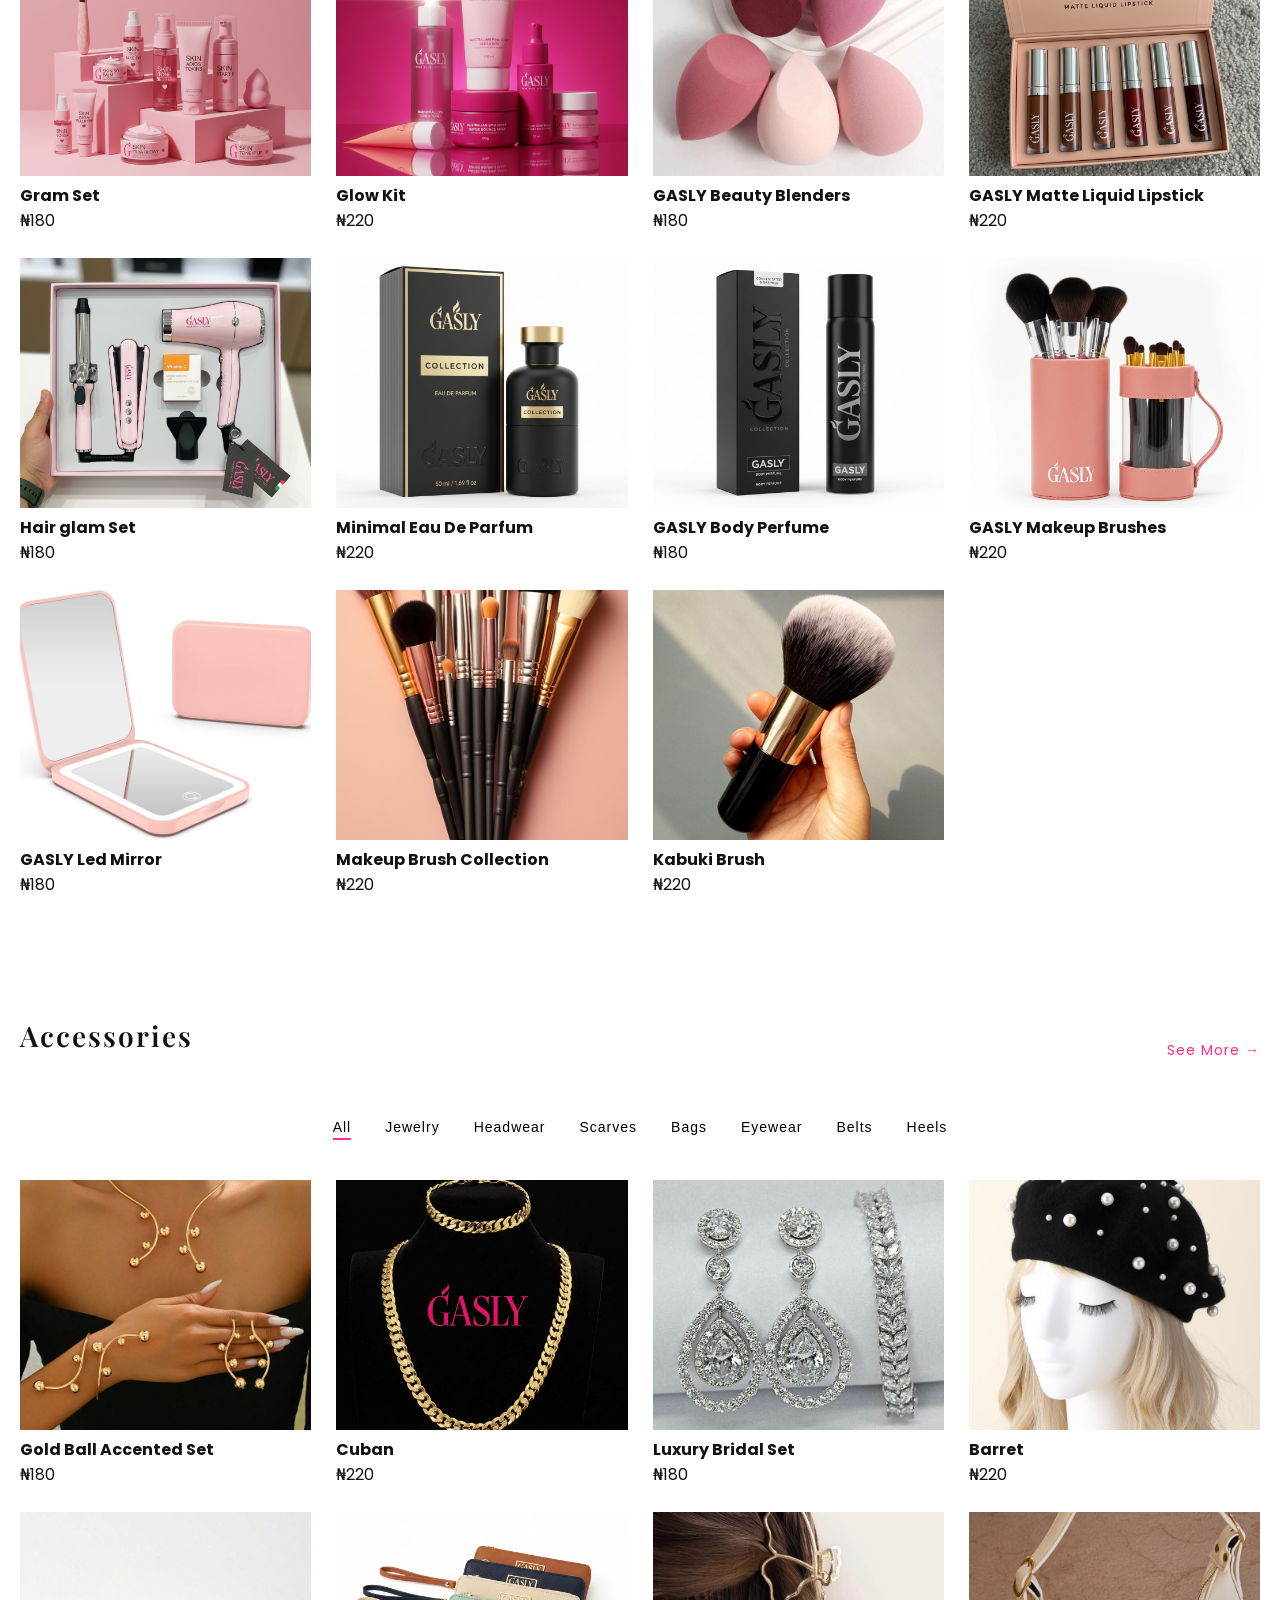
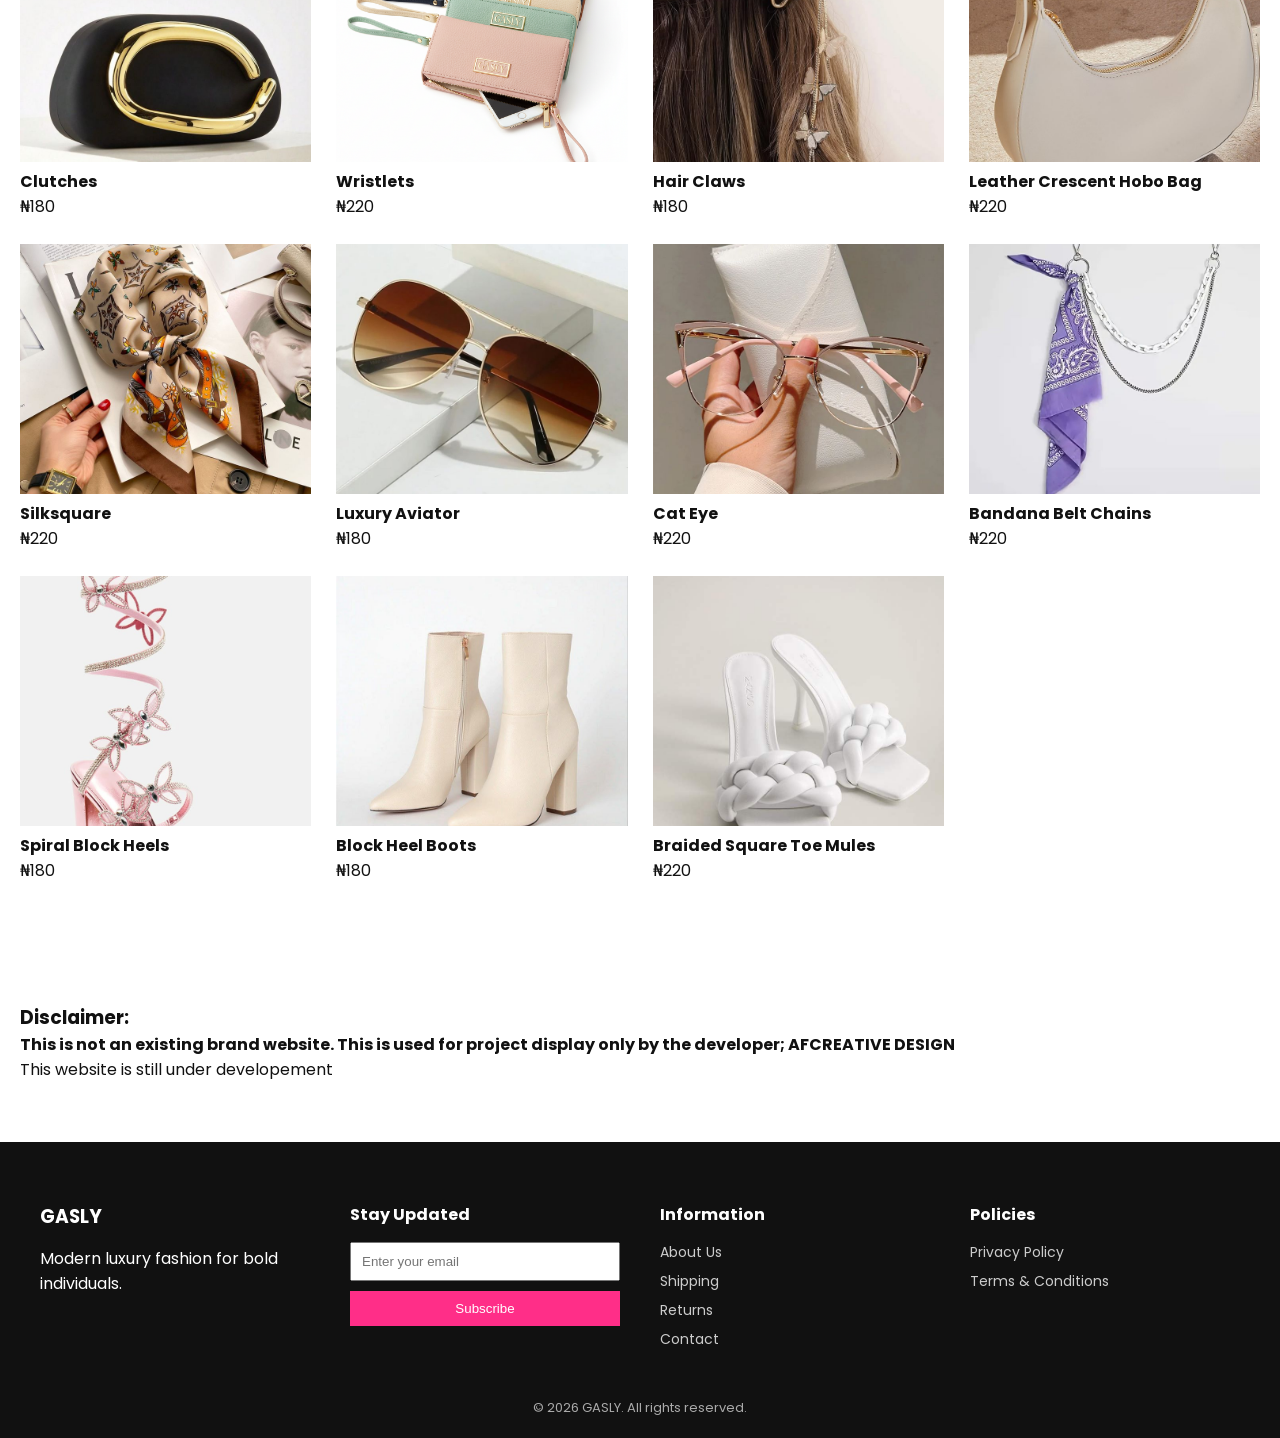
==== commit fca97ac4: "Add files via upload" ====
--- a/index.html
+++ b/index.html
@@ -19,7 +19,7 @@
     <img src="gasly.png" alt="GASLY Logo">
 </a>
     <div class="header-right">
-        <button id="darkToggle">Theme</button>
+        <button id="darkToggle" class="theme-btn">Theme</button>
 <div class="menu-toggle" id="menuToggle">
     ☰
 </div>
--- a/style.css
+++ b/style.css
@@ -156,6 +156,7 @@
     cursor: pointer;
     position: relative;
     font-size: 20px;
+    text-decoration:none;
 }
 
 #cartCount {
@@ -219,6 +220,15 @@
     letter-spacing: 1px;
 }
 
+.theme-btn {
+    margin-top: 3px;
+    padding: 8px 10px;
+    border: none;
+    background: var(--accent);
+    color: #fff;
+    cursor: pointer;
+}
+
 .primary-btn {
     margin-top: 20px;
     padding: 12px 28px;
@@ -229,6 +239,7 @@
     letter-spacing: 1px;
     cursor: pointer;
     transition: 0.3s ease;
+    text-decoration:none;
 }
 
 .primary-btn:hover {
